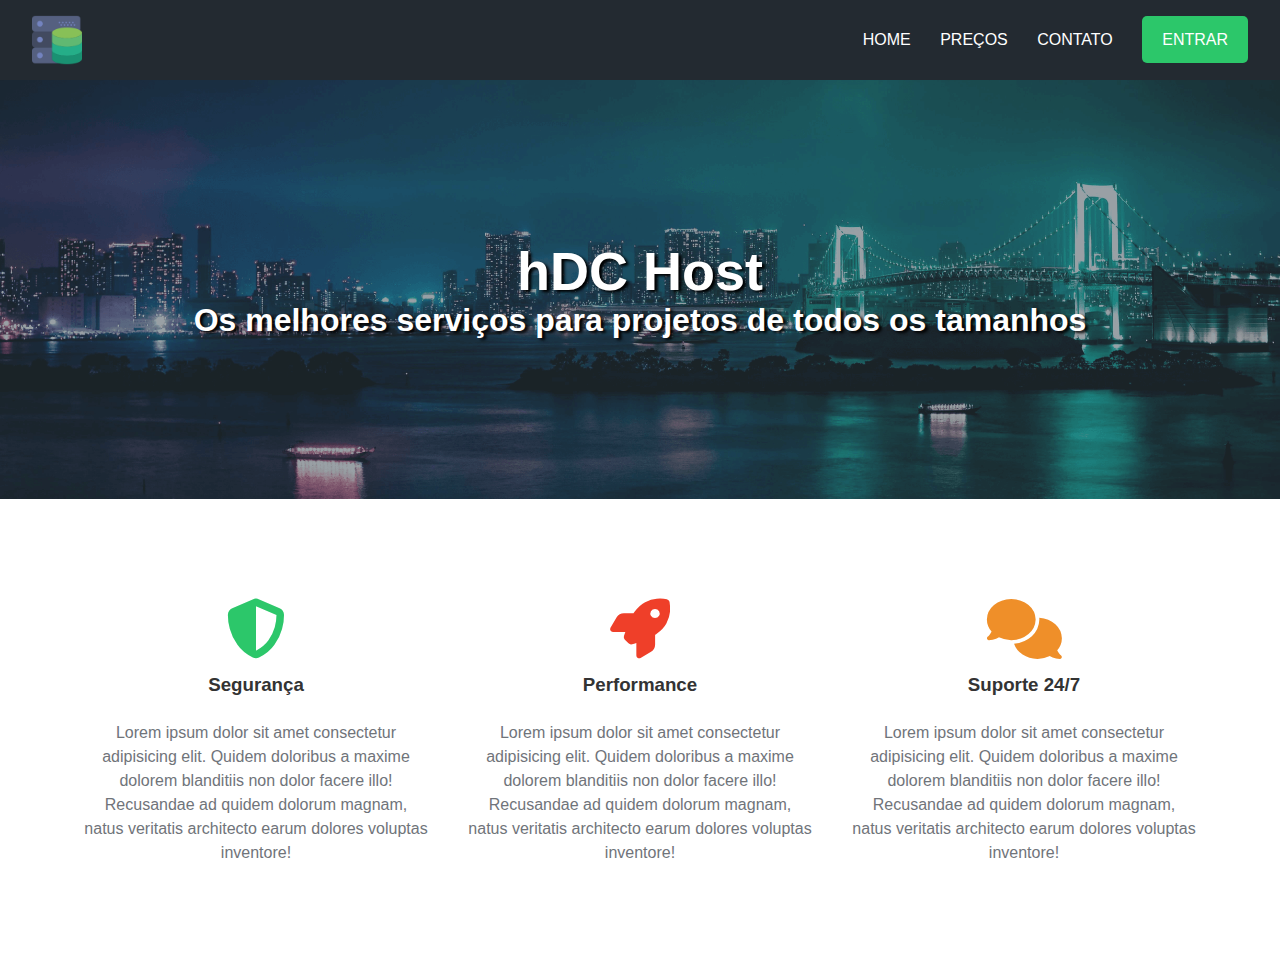
==== index.html @ c37df373 "version" ====
<!DOCTYPE html>
<html lang="en">
<head>
    <meta charset="UTF-8">
    <meta http-equiv="X-UA-Compatible" content="IE=edge"
    <meta name="viewport" content="width=device-width, initial-scale=1.0">
    <title>hDC Host</title>
    <!-- Icons -->
    <link rel="stylesheet" href="https://cdnjs.cloudflare.com/ajax/libs/font-awesome/6.7.2/css/all.min.css" integrity="sha512-Evv84Mr4kqVGRNSgIGL/F/aIDqQb7xQ2vcrdIwxfjThSH8CSR7PBEakCr51Ck+w+/U6swU2Im1vVX0SVk9ABhg==" crossorigin="anonymous" referrerpolicy="no-referrer" />
    <!-- styles -->
    <link rel="stylesheet" href="./CSS/styles.css">
</head>
<body>
    <div class="container">
      <div class="navbar-container">
        <nav>
          <a href="#">
            <img src="Img/hdchostlogo.png" alt="hDC Host" class="logo"/>
          </a>
          <ul class="navbar-items">
            <li>
                <a href="#">Home</a>
            </li>
            <li>
                <a href="#">Preços</a>
            </li>
            <li>
                <a href="#">Contato</a>
            </li>
            <li>
                <a href="#" class="default-btn">Entrar</a>
            </li>
          </ul>
        </nav>
      </div>
      <main>
        <div class="main-banner">
           <h1>hDC Host</h1>
           <p>Os melhores serviços para projetos de todos os tamanhos</p>
        </div>
        <section class="services-container">
            <ul>
                <li>
                    <i class="fas fa-shield-alt"></i>
                    <h3>Segurança</h3>
                    <p>
                        Lorem ipsum dolor sit amet consectetur adipisicing elit. Quidem doloribus a maxime dolorem blanditiis non dolor facere illo! Recusandae ad quidem dolorum magnam, natus veritatis architecto earum dolores voluptas inventore!
                    </p>
                </li>
                <li>
                    <i class="fas fa-rocket"></i>
                    <h3>Performance</h3>
                    <p>
                        Lorem ipsum dolor sit amet consectetur adipisicing elit. Quidem doloribus a maxime dolorem blanditiis non dolor facere illo! Recusandae ad quidem dolorum magnam, natus veritatis architecto earum dolores voluptas inventore!
                    </p>
                </li>
                <li>
                    <i class="fas fa-comments"></i>
                    <h3>Suporte 24/7</h3>
                    <p>
                        Lorem ipsum dolor sit amet consectetur adipisicing elit. Quidem doloribus a maxime dolorem blanditiis non dolor facere illo! Recusandae ad quidem dolorum magnam, natus veritatis architecto earum dolores voluptas inventore!
                    </p>
                </li>
            </ul>
        </section>
       </main>
    </div>
</body>
</html>
---- CSS/styles.css ----
/* Geral */
*{
    margin: 0;
    padding: 0;
    font-family: Helvetica;
    box-sizing: border-box;
}

h1,
h2,
h3 {
    color: #333;
}

p{
    color: #70747a;
}

/* Barra de navegação */

.navbar-container{
    width: 100%;
    height: 80px;
    background-color: #232a31;
    padding: 0 2rem;
}

nav{
    position: relative;
}

.logo{
    width: 50px;
    margin-top: 15px;
}

.navbar-items{
   position: absolute;
   right: 0;
   height: 80px;
   line-height: 80px;
   margin: 0;
   display: inline-block;
}

.navbar-items li{
    display: inline-block;
    text-transform: uppercase;
    margin-left: 25px;
}

.navbar-items a{
    color: #fff;
    text-decoration: none;
    transition: 0.5s;
}

.navbar-items a:hover{
    color: #ccc;
}

.default-btn{
    padding: 15px 20px;
    background-color: #2cc76a;
    border-radius: 5px;
}

.navbar-items .default-btn:hover{
    background-color: #22bb5f;
    color: #fff;
}

.main-banner{
    background-image: url(../Img/mainbanner.png);
    background-size: cover;
    background-position: center;
    padding: 10rem 0;
}
.main-banner h1,
.main-banner p{
    color: #fff;
    text-align: center;
    font-weight: bold;
    text-shadow: #000 3px 2px 3px;
}

.main-banner h1{
    font-size: 54px;
}

.main-banner p{
    font-size: 32px;
}

/* Services */
.services-container{
    padding: 5rem 0;
}

.services-container ul{
    display: flex;
    width: 90%;
    margin: 0 auto;
}

.services-container li {
    flex: 1 1 200px;
    list-style: none;
    text-align: center;
    padding: 20px;   
}

.fas{
    font-size: 60px;
    margin-bottom: 15px;
}

.fa-shield-alt{
    color: #2cc76a;
}

.fa-rocket{
    color: #ef3f29;
}

.fa-comments{
    color: #ef8f29;
}

.services-container h3{
    margin-bottom: 25px;
}

.services-container p{
    line-height: 24px;
}
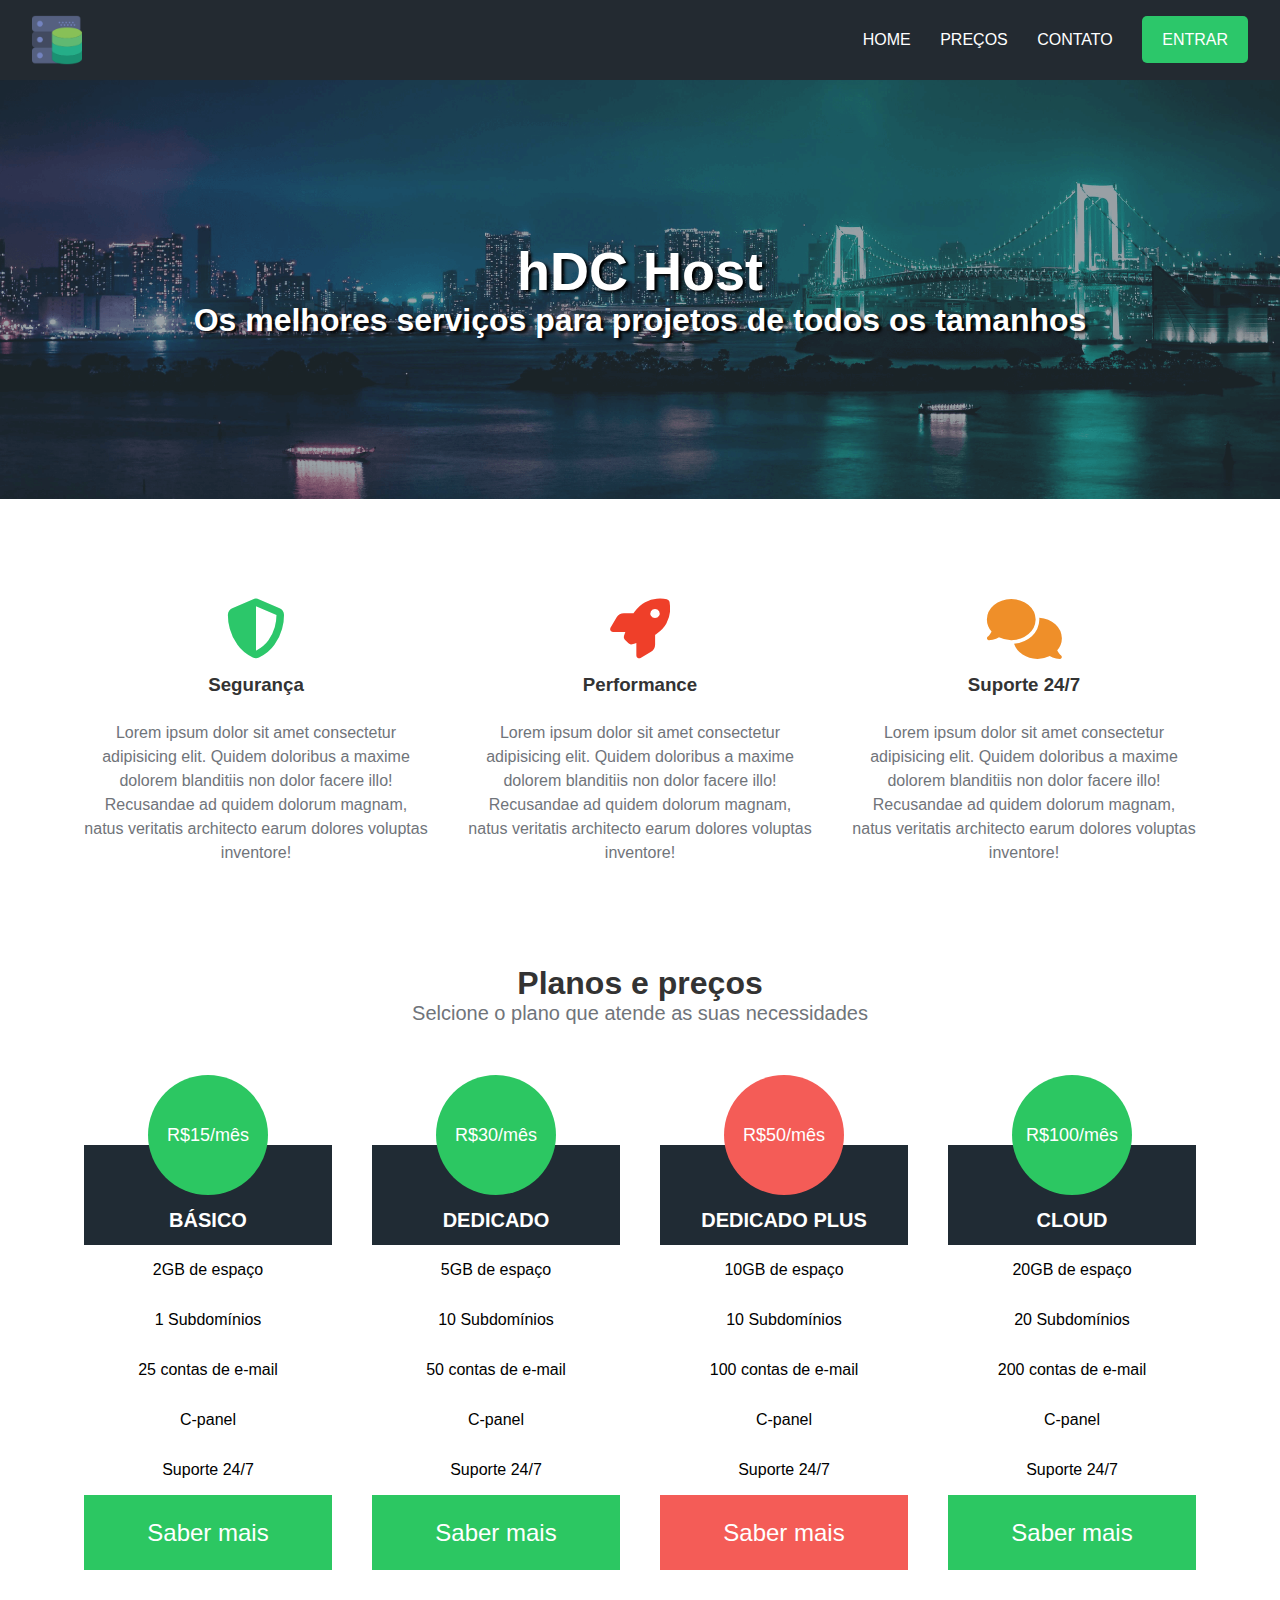
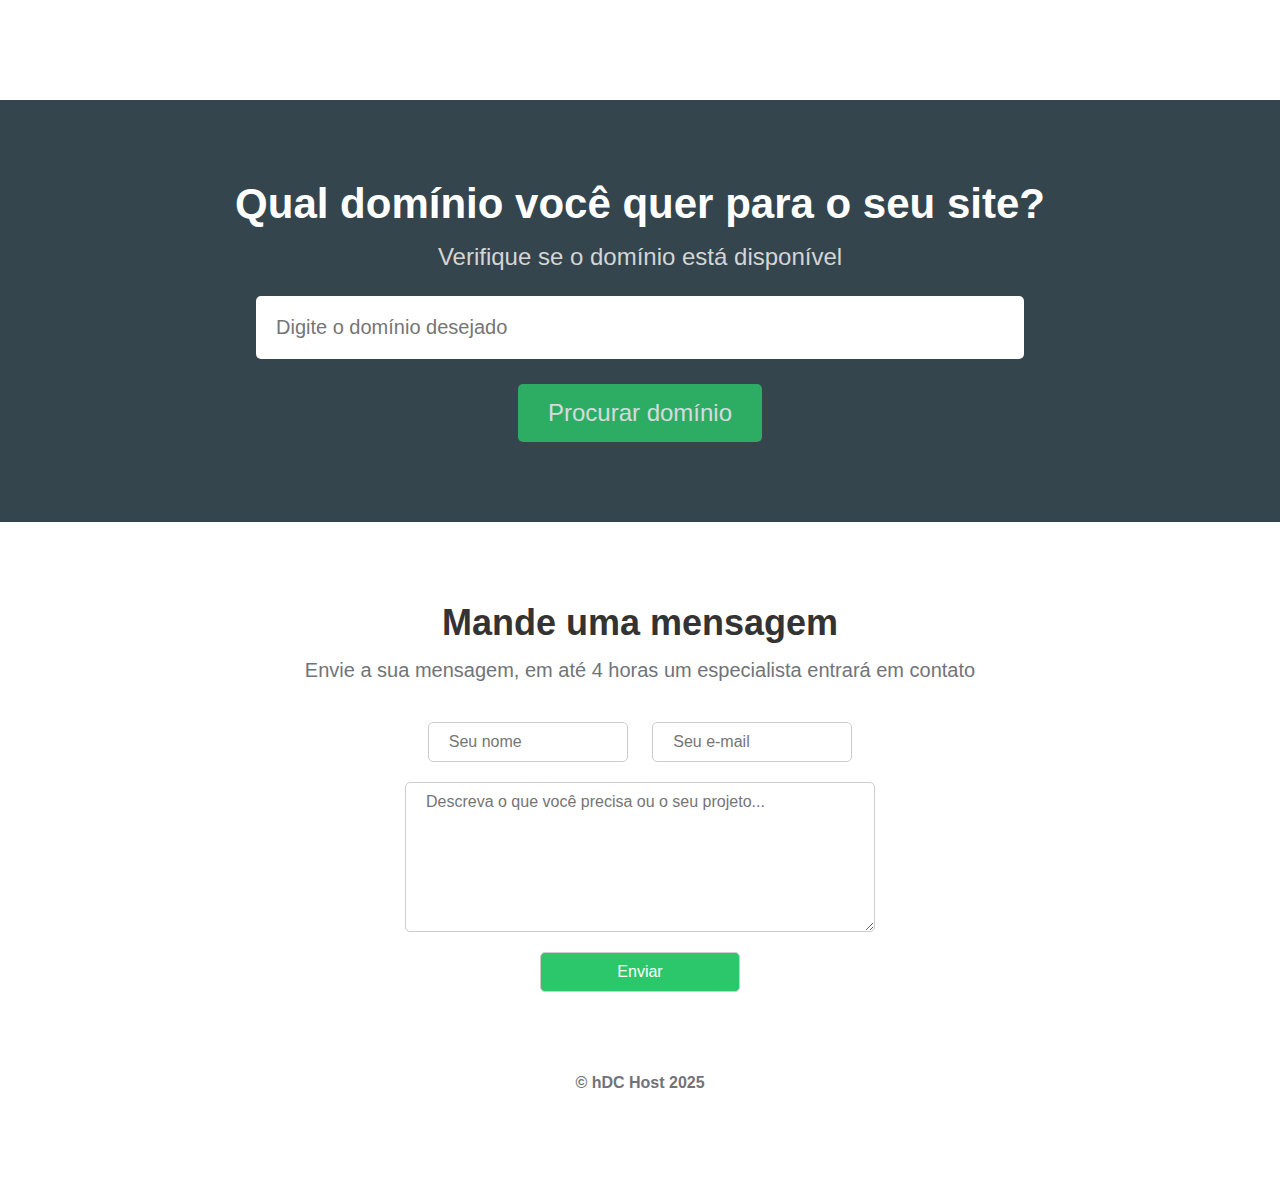
==== commit c6fe4fb3: "version final" ====
--- a/index.html
+++ b/index.html
@@ -1,69 +1,159 @@
 <!DOCTYPE html>
-<html lang="en">
+<html lang="pt-br">
+
 <head>
     <meta charset="UTF-8">
-    <meta http-equiv="X-UA-Compatible" content="IE=edge"
-    <meta name="viewport" content="width=device-width, initial-scale=1.0">
+    <meta http-equiv="X-UA-Compatible" content="IE=edge" <meta name="viewport"
+        content="width=device-width, initial-scale=1.0">
     <title>hDC Host</title>
     <!-- Icons -->
-    <link rel="stylesheet" href="https://cdnjs.cloudflare.com/ajax/libs/font-awesome/6.7.2/css/all.min.css" integrity="sha512-Evv84Mr4kqVGRNSgIGL/F/aIDqQb7xQ2vcrdIwxfjThSH8CSR7PBEakCr51Ck+w+/U6swU2Im1vVX0SVk9ABhg==" crossorigin="anonymous" referrerpolicy="no-referrer" />
+    <link rel="stylesheet" href="https://cdnjs.cloudflare.com/ajax/libs/font-awesome/6.7.2/css/all.min.css"
+        integrity="sha512-Evv84Mr4kqVGRNSgIGL/F/aIDqQb7xQ2vcrdIwxfjThSH8CSR7PBEakCr51Ck+w+/U6swU2Im1vVX0SVk9ABhg=="
+        crossorigin="anonymous" referrerpolicy="no-referrer" />
     <!-- styles -->
     <link rel="stylesheet" href="./CSS/styles.css">
 </head>
+
 <body>
     <div class="container">
-      <div class="navbar-container">
-        <nav>
-          <a href="#">
-            <img src="Img/hdchostlogo.png" alt="hDC Host" class="logo"/>
-          </a>
-          <ul class="navbar-items">
-            <li>
-                <a href="#">Home</a>
-            </li>
-            <li>
-                <a href="#">Preços</a>
-            </li>
-            <li>
-                <a href="#">Contato</a>
-            </li>
-            <li>
-                <a href="#" class="default-btn">Entrar</a>
-            </li>
-          </ul>
-        </nav>
-      </div>
-      <main>
-        <div class="main-banner">
-           <h1>hDC Host</h1>
-           <p>Os melhores serviços para projetos de todos os tamanhos</p>
+        <div class="navbar-container">
+            <nav>
+                <a href="#">
+                    <img src="Img/hdchostlogo.png" alt="hDC Host" class="logo" />
+                </a>
+                <ul class="navbar-items">
+                    <li>
+                        <a href="#">Home</a>
+                    </li>
+                    <li>
+                        <a href="#">Preços</a>
+                    </li>
+                    <li>
+                        <a href="#">Contato</a>
+                    </li>
+                    <li>
+                        <a href="#" class="default-btn">Entrar</a>
+                    </li>
+                </ul>
+            </nav>
         </div>
-        <section class="services-container">
-            <ul>
-                <li>
-                    <i class="fas fa-shield-alt"></i>
-                    <h3>Segurança</h3>
-                    <p>
-                        Lorem ipsum dolor sit amet consectetur adipisicing elit. Quidem doloribus a maxime dolorem blanditiis non dolor facere illo! Recusandae ad quidem dolorum magnam, natus veritatis architecto earum dolores voluptas inventore!
-                    </p>
-                </li>
-                <li>
-                    <i class="fas fa-rocket"></i>
-                    <h3>Performance</h3>
-                    <p>
-                        Lorem ipsum dolor sit amet consectetur adipisicing elit. Quidem doloribus a maxime dolorem blanditiis non dolor facere illo! Recusandae ad quidem dolorum magnam, natus veritatis architecto earum dolores voluptas inventore!
-                    </p>
-                </li>
-                <li>
-                    <i class="fas fa-comments"></i>
-                    <h3>Suporte 24/7</h3>
-                    <p>
-                        Lorem ipsum dolor sit amet consectetur adipisicing elit. Quidem doloribus a maxime dolorem blanditiis non dolor facere illo! Recusandae ad quidem dolorum magnam, natus veritatis architecto earum dolores voluptas inventore!
-                    </p>
-                </li>
-            </ul>
-        </section>
-       </main>
+        <main>
+            <div class="main-banner">
+                <h1>hDC Host</h1>
+                <p>Os melhores serviços para projetos de todos os tamanhos</p>
+            </div>
+            <section class="services-container">
+                <ul>
+                    <li>
+                        <i class="fas fa-shield-alt"></i>
+                        <h3>Segurança</h3>
+                        <p>
+                            Lorem ipsum dolor sit amet consectetur adipisicing elit. Quidem doloribus a maxime dolorem
+                            blanditiis non dolor facere illo! Recusandae ad quidem dolorum magnam, natus veritatis
+                            architecto earum dolores voluptas inventore!
+                        </p>
+                    </li>
+                    <li>
+                        <i class="fas fa-rocket"></i>
+                        <h3>Performance</h3>
+                        <p>
+                            Lorem ipsum dolor sit amet consectetur adipisicing elit. Quidem doloribus a maxime dolorem
+                            blanditiis non dolor facere illo! Recusandae ad quidem dolorum magnam, natus veritatis
+                            architecto earum dolores voluptas inventore!
+                        </p>
+                    </li>
+                    <li>
+                        <i class="fas fa-comments"></i>
+                        <h3>Suporte 24/7</h3>
+                        <p>
+                            Lorem ipsum dolor sit amet consectetur adipisicing elit. Quidem doloribus a maxime dolorem
+                            blanditiis non dolor facere illo! Recusandae ad quidem dolorum magnam, natus veritatis
+                            architecto earum dolores voluptas inventore!
+                        </p>
+                    </li>
+                </ul>
+            </section>
+            <section class="pricing-container">
+                <h2>Planos e preços</h2>
+                <p>Selcione o plano que atende as suas necessidades</p>
+                <div class="plans-container">
+                    <div class="plan">
+                        <ul>
+                            <li class="price">R$15/mês</li>
+                            <li class="plan-name">Básico</li>
+                            <li>2GB de espaço</li>
+                            <li>1 Subdomínios</li>
+                            <li>25 contas de e-mail</li>
+                            <li>C-panel</li>
+                            <li>Suporte 24/7</li>
+                            <li class="plan-btn">Saber mais</li>
+                        </ul>
+                    </div>
+                    <div class="plan">
+                        <ul>
+                            <li class="price">R$30/mês</li>
+                            <li class="plan-name">Dedicado</li>
+                            <li>5GB de espaço</li>
+                            <li>10 Subdomínios</li>
+                            <li>50 contas de e-mail</li>
+                            <li>C-panel</li>
+                            <li>Suporte 24/7</li>
+                            <li class="plan-btn">Saber mais</li>
+                        </ul>
+                    </div>
+                    <div class="plan">
+                        <ul>
+                            <li class="price recommended">R$50/mês</li>
+                            <li class="plan-name">Dedicado Plus</li>
+                            <li>10GB de espaço</li>
+                            <li>10 Subdomínios</li>
+                            <li>100 contas de e-mail</li>
+                            <li>C-panel</li>
+                            <li>Suporte 24/7</li>
+                            <li class="plan-btn recommended">Saber mais</li>
+                        </ul>
+                    </div>
+                    <div class="plan">
+                        <ul>
+                            <li class="price">R$100/mês</li>
+                            <li class="plan-name">Cloud</li>
+                            <li>20GB de espaço</li>
+                            <li>20 Subdomínios</li>
+                            <li>200 contas de e-mail</li>
+                            <li>C-panel</li>
+                            <li>Suporte 24/7</li>
+                            <li class="plan-btn">Saber mais</li>
+                        </ul>
+                    </div>
+                </div>
+            </section>
+            <section class="searchdomain-container">
+                <h2>Qual domínio você quer para o seu site?</h2>
+                <p>Verifique se o domínio está disponível</p>
+                <form>
+                    <input type="text" name="domain" id="domain" placeholder="Digite o domínio desejado">
+                    <input type="submit" value="Procurar domínio">
+                </form>
+            </section>
+            <section class="contact-container">
+                <h2>Mande uma mensagem</h2>
+                <p>
+                    Envie a sua mensagem, em até 4 horas um especialista entrará em
+                    contato
+                </p>
+                <form>
+                    <input type="text" name="name" id="name" placeholder="Seu nome" />
+                    <input type="email" name="email" id="email" placeholder="Seu e-mail" />
+                    <textarea name="message" id="message"
+                        placeholder="Descreva o que você precisa ou o seu projeto..."></textarea>
+                    <input type="submit" value="Enviar" />
+                </form>
+            </section>
+        </main>
+        <footer>
+            <p>&copy; hDC Host 2025</p>
+        </footer>
     </div>
 </body>
+
 </html>--- a/CSS/styles.css
+++ b/CSS/styles.css
@@ -1,5 +1,5 @@
 /* Geral */
-*{
+* {
     margin: 0;
     padding: 0;
     font-family: Helvetica;
@@ -12,92 +12,93 @@
     color: #333;
 }
 
-p{
+p {
     color: #70747a;
 }
 
 /* Barra de navegação */
 
-.navbar-container{
+.navbar-container {
     width: 100%;
     height: 80px;
     background-color: #232a31;
     padding: 0 2rem;
 }
 
-nav{
+nav {
     position: relative;
 }
 
-.logo{
+.logo {
     width: 50px;
     margin-top: 15px;
 }
 
-.navbar-items{
-   position: absolute;
-   right: 0;
-   height: 80px;
-   line-height: 80px;
-   margin: 0;
-   display: inline-block;
-}
-
-.navbar-items li{
+.navbar-items {
+    position: absolute;
+    right: 0;
+    height: 80px;
+    line-height: 80px;
+    margin: 0;
+    display: inline-block;
+}
+
+.navbar-items li {
     display: inline-block;
     text-transform: uppercase;
     margin-left: 25px;
 }
 
-.navbar-items a{
+.navbar-items a {
     color: #fff;
     text-decoration: none;
     transition: 0.5s;
 }
 
-.navbar-items a:hover{
+.navbar-items a:hover {
     color: #ccc;
 }
 
-.default-btn{
+.default-btn {
     padding: 15px 20px;
     background-color: #2cc76a;
     border-radius: 5px;
 }
 
-.navbar-items .default-btn:hover{
+.navbar-items .default-btn:hover {
     background-color: #22bb5f;
     color: #fff;
 }
 
-.main-banner{
+.main-banner {
     background-image: url(../Img/mainbanner.png);
     background-size: cover;
     background-position: center;
     padding: 10rem 0;
 }
+
 .main-banner h1,
-.main-banner p{
+.main-banner p {
     color: #fff;
     text-align: center;
     font-weight: bold;
     text-shadow: #000 3px 2px 3px;
 }
 
-.main-banner h1{
+.main-banner h1 {
     font-size: 54px;
 }
 
-.main-banner p{
+.main-banner p {
     font-size: 32px;
 }
 
 /* Services */
-.services-container{
+.services-container {
     padding: 5rem 0;
 }
 
-.services-container ul{
+.services-container ul {
     display: flex;
     width: 90%;
     margin: 0 auto;
@@ -107,30 +108,272 @@
     flex: 1 1 200px;
     list-style: none;
     text-align: center;
-    padding: 20px;   
-}
-
-.fas{
+    padding: 20px;
+}
+
+.fas {
     font-size: 60px;
     margin-bottom: 15px;
 }
 
-.fa-shield-alt{
+.fa-shield-alt {
     color: #2cc76a;
 }
 
-.fa-rocket{
+.fa-rocket {
     color: #ef3f29;
 }
 
-.fa-comments{
+.fa-comments {
     color: #ef8f29;
 }
 
-.services-container h3{
+.services-container h3 {
     margin-bottom: 25px;
 }
 
-.services-container p{
+.services-container p {
     line-height: 24px;
+}
+
+/* preços e planos */
+.pricing-container {
+    padding-bottom: 5rem;
+    text-align: center;
+}
+
+.pricing-container h2 {
+    font-size: 32px;
+}
+
+.pricing-container p {
+    font-size: 20px;
+}
+
+.plans-container {
+    display: flex;
+    justify-content: space-between;
+    width: 90%;
+    margin: 50px auto;
+}
+
+.plan {
+    flex: 1;
+    max-width: 275px;
+    margin: 0 20px;
+}
+
+.plan ul {
+    padding: 0;
+}
+
+.plan li {
+    list-style: none;
+    height: 50px;
+    line-height: 50px;
+}
+
+.plan .price {
+    width: 120px;
+    height: 120px;
+    border-radius: 50%;
+    background-color: #2cc762;
+    color: #fff;
+    text-align: center;
+    line-height: 120px;
+    margin: 0 auto -50px;
+    font-size: 18px;
+    position: relative;
+}
+
+.plan .plan-name {
+    text-transform: uppercase;
+    font-size: 20px;
+    font-weight: bold;
+    color: #fff;
+    background-color: #202b34;
+    padding: 50px 0;
+}
+
+.plan .plan-btn {
+    background-color: #2cc762;
+    color: #fff;
+    font-size: 24px;
+    height: 75px;
+    line-height: 75px;
+    cursor: pointer;
+}
+
+.plan .recommended {
+    background-color: #f45c57;
+}
+
+/* search domain */
+.searchdomain-container {
+    background-color: #34454e;
+    text-align: center;
+    padding: 5rem 0;
+}
+
+.searchdomain-container h2 {
+    color: #fff;
+    font-size: 42px;
+    margin-bottom: 15px;
+}
+
+.searchdomain-container p {
+    color: #d5d5d5;
+    font-size: 24px;
+    margin-bottom: 25px;
+}
+
+.searchdomain-container input {
+    display: block;
+    border: none;
+    border-radius: 5px;
+    margin: 0 auto;
+}
+
+.searchdomain-container input[type="text"] {
+    width: 60%;
+    padding: 20px;
+    font-size: 20px;
+    margin-bottom: 25px;
+}
+
+.searchdomain-container input[type="submit"] {
+    background-color: #2cc76a;
+    color: #fff;
+    padding: 15px 30px;
+    font-size: 24px;
+    cursor: pointer;
+    opacity: 0.8;
+}
+
+.searchdomain-container input[type="submit"]:hover {
+    opacity: 1;
+}
+
+/* contact form */
+.contact-container {
+    text-align: center;
+    padding: 5rem 0 2rem 0;
+}
+
+.contact-container h2 {
+    font-size: 36px;
+    margin-bottom: 15px;
+}
+
+.contact-container p {
+    font-size: 20px;
+    margin-bottom: 40px;
+}
+
+.contact-container input,
+.contact-container textarea {
+    width: 200px;
+    padding: 10px 20px;
+    font-size: 16px;
+    border-radius: 5px;
+    border: 1px solid #ccc;
+    margin: 0 10px 20px;
+}
+
+.contact-container textarea {
+    display: block;
+    margin: 0 auto 20px;
+    width: 470px;
+    height: 150px;
+}
+
+.contact-container input[type="submit"] {
+    display: block;
+    margin: 0 auto;
+    background-color: #2cc76a;
+    color: #fff;
+    cursor: pointer;
+}
+
+footer {
+    text-align: center;
+    font-weight: bold;
+    margin: 50px 0 100px;
+}
+
+/* responsividade */
+
+/* small laptops a partir de 1100px */
+@media (max-width: 1100px) {
+    .plans-container {
+        width: 95%;
+    }
+
+    .plan {
+        margin: 0 5px;
+    }
+}
+
+/* tablet 900px */
+@media (max-width: 900px) {
+    .main-banner p {
+        padding: 0 6rem;
+    }
+
+    .searchdomain-container {
+        padding: 2rem 4rem;
+    }
+}
+
+/* celular 576px */
+@media (max-width: 576px) {
+
+    html,
+    body {
+        overflow-x: hidden;
+    }
+
+    .navbar-items li {
+        font-size: 12px;
+        margin-left: 10px;
+    }
+
+    .main-banner p {
+        padding: 0 2rem;
+    }
+
+    .services-container ul {
+        flex-direction: column;
+    }
+
+    .plans-container {
+        flex-direction: column;
+        width: 100%;
+        padding: 0 2rem;
+    }
+
+    .plan {
+        width: 100%;
+        max-width: 100%;
+        margin-bottom: 15px;
+    }
+
+    .searchdomain-container h2 {
+        font-size: 28px;
+    }
+
+    .searchdomain-container input[type="text"] {
+        width: 100%;
+    }
+
+    .contact-container {
+        padding: 3rem 2rem;
+    }
+
+    .contact-container input,
+    .contact-container textarea {
+        width: 100%;
+        margin: 10px 0;
+    }
+
 }